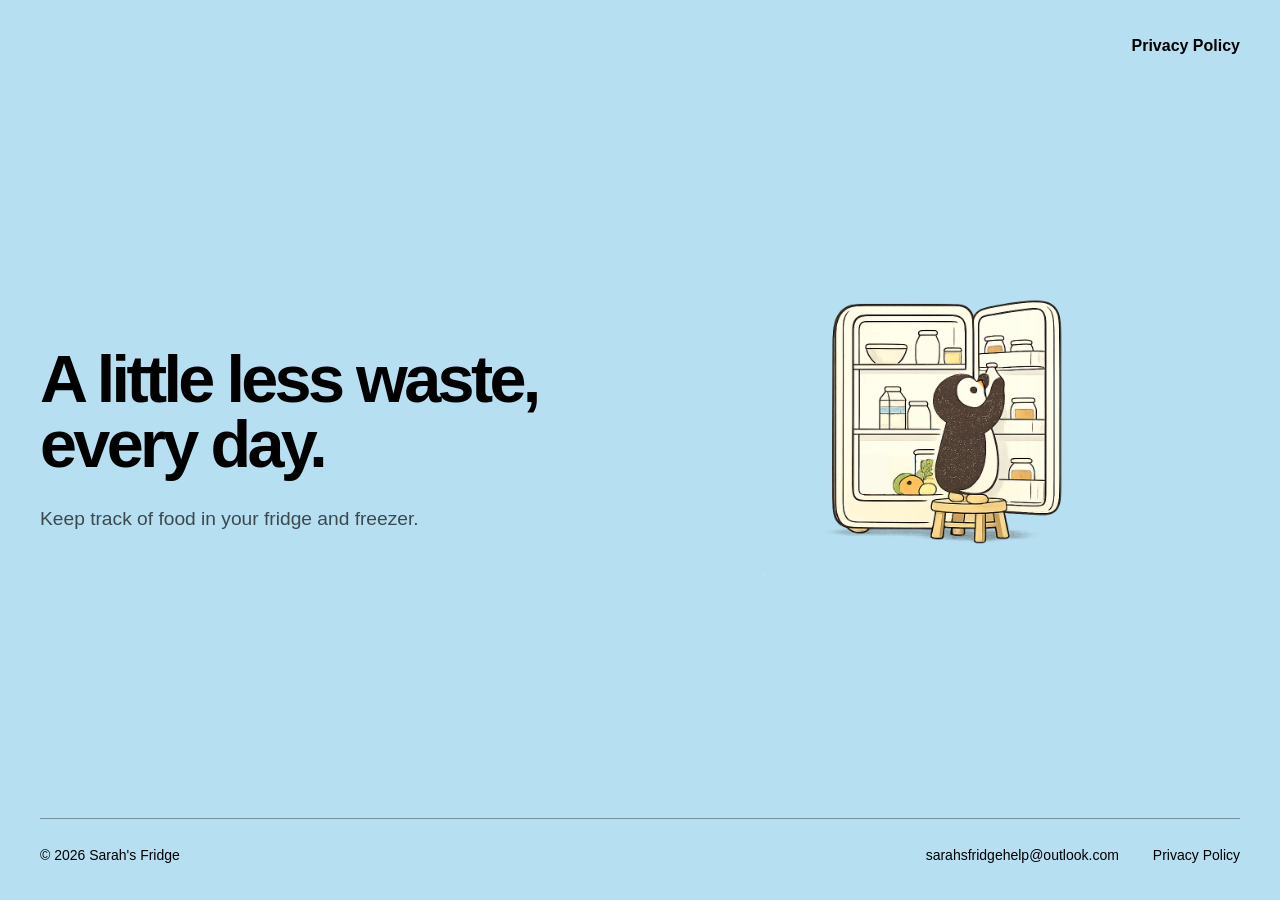
==== index.html @ 1e9e0039 "renamed to index" ====
<!DOCTYPE html>
<html lang="en">
<head>
    <meta charset="UTF-8">

    <meta name="viewport"
          content="width=device-width, initial-scale=1.0">

    <meta name="description"
          content="Sarah's Fridge helps you keep track of food in your fridge and freezer.">

    <title>Sarah's Fridge</title>

    <link rel="stylesheet" href="styles.css">
</head>

<body>

    <header class="site-header">
        <nav aria-label="Main navigation">
            <a href="privacy.html">Privacy Policy</a>
        </nav>
    </header>

    <main>

        <section class="hero">

            <div class="hero-text">

                <h1>
                    A little less waste,
                    <span>every day.</span>
                </h1>

                <p>
                    Keep track of food in your fridge and freezer.
                </p>

            </div>

            <div class="hero-image">

                <img src="images/penguin-fridge.png"
                     alt="A penguin organising food in an open fridge">

            </div>

        </section>

    </main>

    <footer class="site-footer">

        <p>© 2026 Sarah's Fridge</p>

        <a href="mailto:sarahsfridgehelp@outlook.com">
            sarahsfridgehelp@outlook.com
        </a>

        <a href="privacy.html">
            Privacy Policy
        </a>

    </footer>

</body>
</html>
---- styles.css ----
* {
    box-sizing: border-box;
}

:root {
    --background: #B6DFF1;
    --cream: #FFF9D6;
    --text: #000000;
    --muted-text: rgba(0, 0, 0, 0.68);
    --content-width: 1320px;
}

html {
    scroll-behavior: smooth;
}

body {
    min-height: 100vh;
    margin: 0;
    display: flex;
    flex-direction: column;
    background-color: var(--background);
    color: var(--text);
    font-family: Inter, Arial, sans-serif;
    line-height: 1.5;
}

img {
    display: block;
    max-width: 100%;
}

a {
    color: inherit;
}

.site-header {
    width: min(var(--content-width), calc(100% - 80px));
    margin: 0 auto;
    padding: 34px 0;
    display: flex;
    justify-content: flex-end;
}

nav a {
    padding: 8px 0;
    font-size: 16px;
    font-weight: 600;
    text-decoration: none;
    border-bottom: 1px solid transparent;
}

    nav a:hover,
    nav a:focus-visible {
        border-bottom-color: var(--text);
    }

main {
    width: min(var(--content-width), calc(100% - 80px));
    margin: auto;
}

.hero {
    min-height: 640px;
    padding: 40px 0 70px;
    display: grid;
    grid-template-columns: minmax(0, 0.9fr) minmax(420px, 1.1fr);
    align-items: center;
    gap: 56px;
}

.hero-text {
    position: relative;
    z-index: 1;
}

.hero h1 {
    max-width: 680px;
    margin: 0;
    font-size: clamp(46px, 5.2vw, 82px);
    font-weight: 800;
    letter-spacing: -0.055em;
    line-height: 0.98;
}

    .hero h1 span {
        display: block;
    }

.hero p {
    max-width: 520px;
    margin: 28px 0 0;
    color: var(--muted-text);
    font-size: clamp(18px, 1.5vw, 24px);
    line-height: 1.45;
}

.hero-image {
    display: flex;
    align-items: center;
    justify-content: center;
}

    .hero-image img {
        width: min(100%, 850px);
        max-width: 100%;
        max-height: 720px;
        object-fit: contain;
    }

.site-footer {
    width: min(var(--content-width), calc(100% - 80px));
    margin: 0 auto;
    padding: 26px 0 34px;
    display: grid;
    grid-template-columns: 1fr auto auto;
    align-items: center;
    gap: 34px;
    border-top: 1px solid rgba(0, 0, 0, 0.35);
    font-size: 14px;
}

    .site-footer p {
        margin: 0;
    }

    .site-footer a {
        text-decoration: none;
    }

        .site-footer a:hover,
        .site-footer a:focus-visible {
            text-decoration: underline;
            text-underline-offset: 4px;
        }

.privacy-main {
    padding: 50px 0 90px;
}

.privacy-card {
    max-width: 850px;
    margin: 0 auto;
    padding: clamp(32px, 6vw, 72px);
    background-color: transparent;
    border-radius: 0;
}

    .privacy-card h1 {
        margin: 0 0 8px;
        font-size: clamp(42px, 6vw, 72px);
        letter-spacing: -0.04em;
        line-height: 1;
    }

    .privacy-card h2 {
        margin: 42px 0 12px;
        font-size: 24px;
        line-height: 1.2;
    }

    .privacy-card p,
    .privacy-card li {
        font-size: 17px;
    }

.updated {
    margin-bottom: 36px;
    color: var(--muted-text);
}

@media (max-width: 900px) {
    .site-header,
    main,
    .site-footer {
        width: min(calc(100% - 40px), var(--content-width));
    }

    .site-header {
        padding: 24px 0;
    }

    .hero {
        min-height: auto;
        padding: 40px 0 64px;
        grid-template-columns: 1fr;
        gap: 28px;
    }

    .hero-text {
        text-align: left;
    }

    .hero h1 {
        max-width: 100%;
        font-size: clamp(46px, 11vw, 72px);
        line-height: 0.98;
    }

    .hero p {
        max-width: 100%;
        margin-top: 22px;
        font-size: 18px;
    }

    .hero-image {
        justify-content: center;
    }

        .hero-image img {
            width: min(100%, 520px);
            max-width: 100%;
            max-height: none;
        }

    .site-footer {
        grid-template-columns: 1fr;
        gap: 10px;
        padding-bottom: 28px;
    }

    .privacy-main {
        padding: 32px 0 60px;
    }
}

@media (max-width: 600px) {
    .site-header,
    main,
    .site-footer {
        width: calc(100% - 32px);
    }

    .site-header {
        padding: 20px 0;
    }

    nav a {
        font-size: 14px;
    }

    .hero {
        padding: 24px 0 48px;
        gap: 24px;
    }

        .hero h1 {
            font-size: clamp(42px, 14vw, 60px);
            letter-spacing: -0.045em;
        }

        .hero p {
            margin-top: 18px;
            font-size: 17px;
            line-height: 1.4;
        }

    .hero-image img {
        width: 100%;
        max-width: 420px;
    }

    .site-footer {
        font-size: 13px;
    }

    .privacy-card {
        padding: 28px 22px;
        border-radius: 24px;
    }

        .privacy-card h1 {
            font-size: 42px;
        }

        .privacy-card h2 {
            margin-top: 34px;
            font-size: 22px;
        }

        .privacy-card p,
        .privacy-card li {
            font-size: 16px;
        }
}
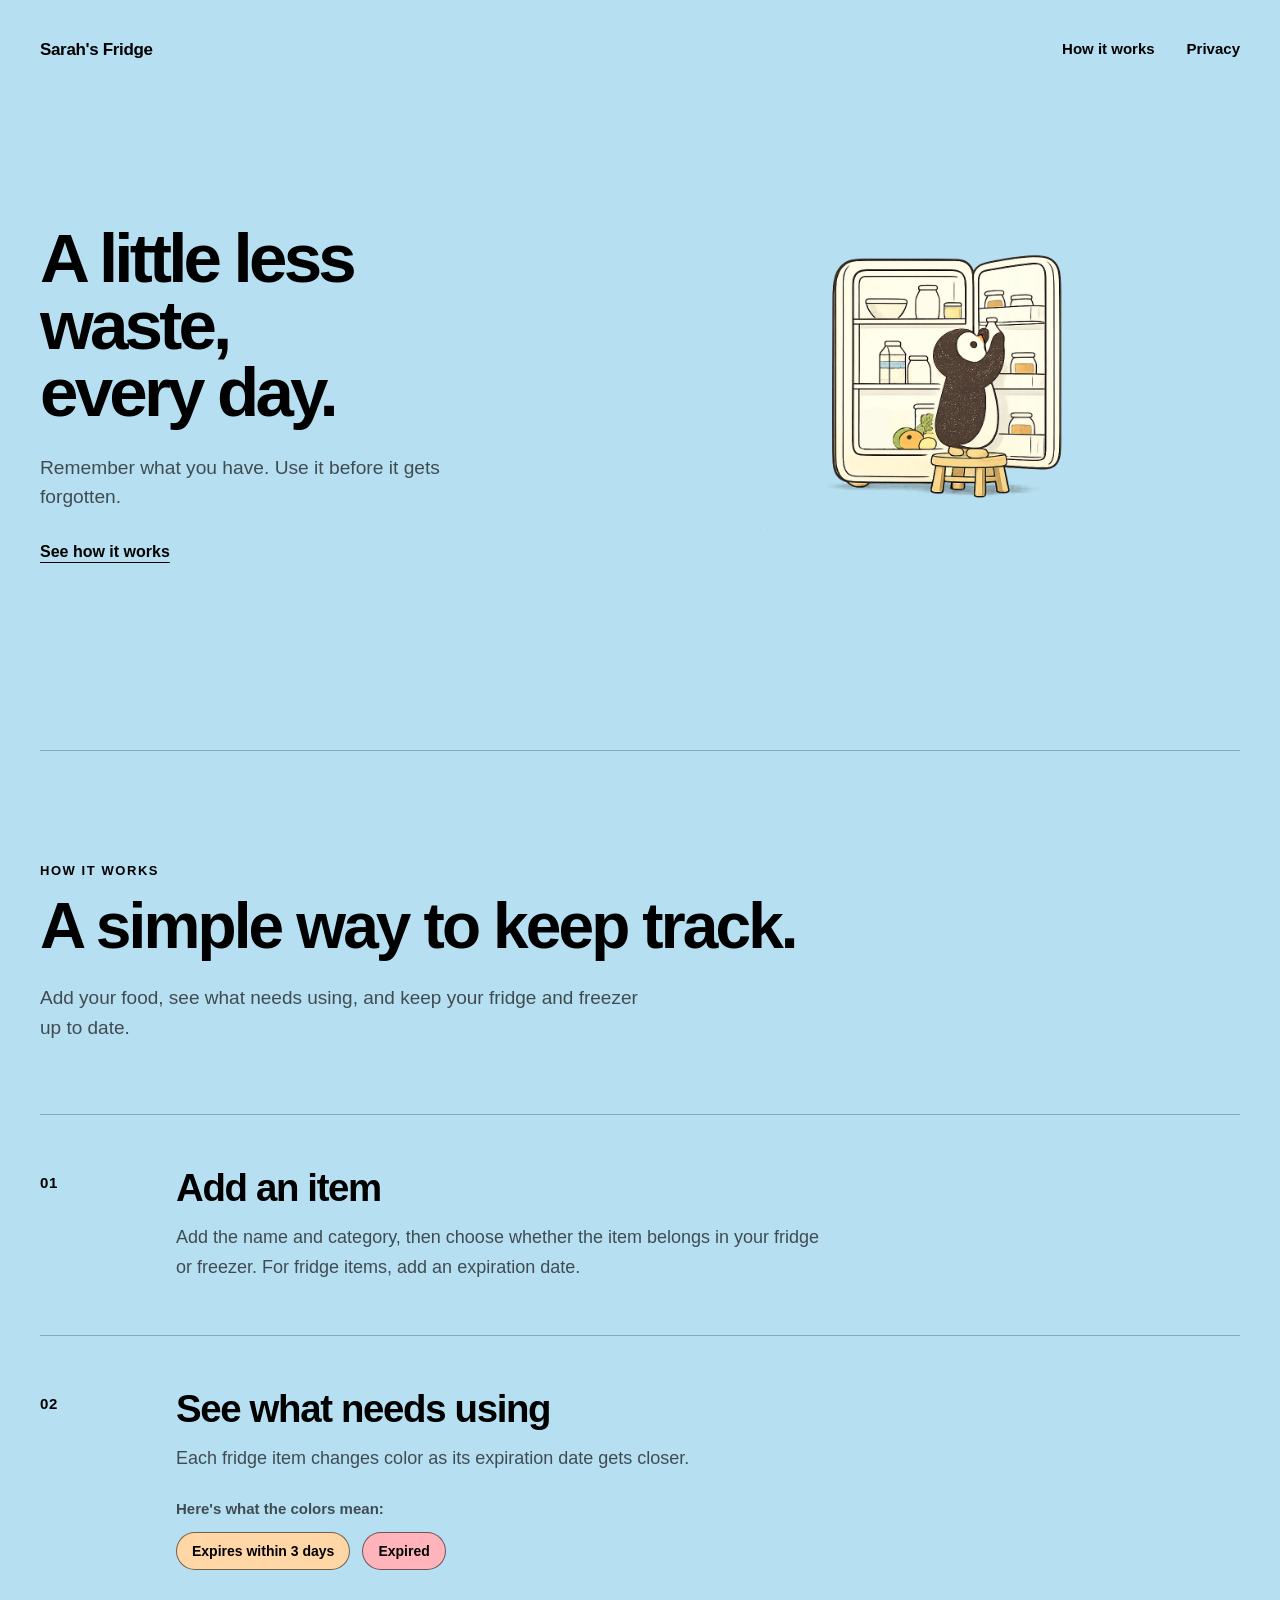
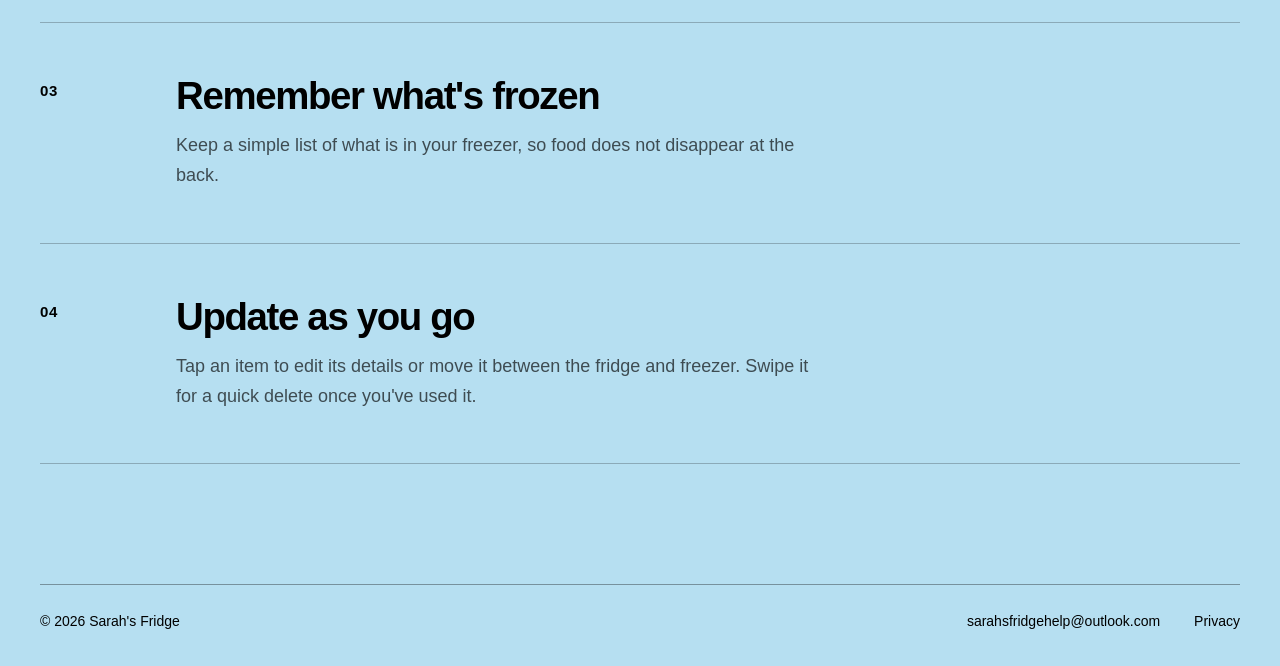
==== commit 68bcb61e: "update, explaing how the application works." ====
--- a/index.html
+++ b/index.html
@@ -7,7 +7,7 @@
           content="width=device-width, initial-scale=1.0">
 
     <meta name="description"
-          content="Sarah's Fridge helps you keep track of food in your fridge and freezer.">
+          content="Sarah's Fridge helps you remember what is in your fridge and freezer, so less food gets forgotten.">
 
     <title>Sarah's Fridge</title>
 
@@ -17,9 +17,23 @@
 <body>
 
     <header class="site-header">
+
+        <a class="site-name" href="index.html">
+            Sarah's Fridge
+        </a>
+
         <nav aria-label="Main navigation">
-            <a href="privacy.html">Privacy Policy</a>
+
+            <a href="#how-it-works">
+                How it works
+            </a>
+
+            <a href="privacy.html">
+                Privacy
+            </a>
+
         </nav>
+
     </header>
 
     <main>
@@ -34,8 +48,13 @@
                 </h1>
 
                 <p>
-                    Keep track of food in your fridge and freezer.
+                    Remember what you have.
+                    Use it before it gets forgotten.
                 </p>
+
+                <a class="text-link" href="#how-it-works">
+                    See how it works
+                </a>
 
             </div>
 
@@ -48,18 +67,150 @@
 
         </section>
 
+        <section class="tutorial" id="how-it-works">
+
+            <div class="tutorial-introduction">
+
+                <p class="section-label">
+                    How it works
+                </p>
+
+                <h2>
+                    A simple way to keep track.
+                </h2>
+
+                <p>
+                    Add your food, see what needs using,
+                    and keep your fridge and freezer up to date.
+                </p>
+
+            </div>
+
+            <div class="tutorial-steps">
+
+                <article class="tutorial-step">
+
+                    <p class="step-number">
+                        01
+                    </p>
+
+                    <div class="step-content">
+
+                        <h3>
+                            Add an item
+                        </h3>
+
+                        <p>
+                            Add the name and category, then choose whether
+                            the item belongs in your fridge or freezer. For fridge
+                            items, add an expiration date.
+                        </p>
+
+                    </div>
+
+                </article>
+
+                <article class="tutorial-step">
+
+                    <p class="step-number">
+                        02
+                    </p>
+
+                    <div class="step-content">
+
+                        <h3>
+                            See what needs using
+                        </h3>
+
+                        <p>
+                            Each fridge item changes color as its expiration date gets closer.
+                        </p>
+
+                        <div class="expiration-guide">
+
+                            <p class="expiration-explanation">
+                                Here's what the colors mean:
+                            </p>
+
+                            <div class="expiration-key"
+                                 aria-label="Expiration date color guide">
+
+                                <span class="expiration-status expiration-soon">
+                                    Expires within 3 days
+                                </span>
+
+                                <span class="expiration-status expiration-expired">
+                                    Expired
+                                </span>
+
+                            </div>
+
+                        </div>
+
+                    </div>
+
+                </article>
+
+                <article class="tutorial-step">
+
+                    <p class="step-number">
+                        03
+                    </p>
+
+                    <div class="step-content">
+
+                        <h3>
+                            Remember what's frozen
+                        </h3>
+
+                        <p>
+                            Keep a simple list of what is in your freezer,
+                            so food does not disappear at the back.
+                        </p>
+
+                    </div>
+
+                </article>
+
+                <article class="tutorial-step">
+
+                    <p class="step-number">
+                        04
+                    </p>
+
+                    <div class="step-content">
+
+                        <h3>
+                            Update as you go
+                        </h3>
+
+                        <p>
+                            Tap an item to edit its details or move it between the fridge and freezer.
+                            Swipe it for a quick delete once you've used it.
+                        </p>
+
+                    </div>
+
+                </article>
+
+            </div>
+
+        </section>
+
     </main>
 
     <footer class="site-footer">
 
-        <p>© 2026 Sarah's Fridge</p>
+        <p>
+            © 2026 Sarah's Fridge
+        </p>
 
         <a href="mailto:sarahsfridgehelp@outlook.com">
             sarahsfridgehelp@outlook.com
         </a>
 
         <a href="privacy.html">
-            Privacy Policy
+            Privacy
         </a>
 
     </footer>
--- a/styles.css
+++ b/styles.css
@@ -6,7 +6,10 @@
     --background: #B6DFF1;
     --cream: #FFF9D6;
     --text: #000000;
-    --muted-text: rgba(0, 0, 0, 0.68);
+    --muted-text: rgba(0, 0, 0, 0.66);
+    --border: rgba(0, 0, 0, 0.24);
+    --expiration-soon: #FFD6A5;
+    --expiration-expired: #FFB3BA;
     --content-width: 1320px;
 }
 
@@ -37,23 +40,37 @@
 .site-header {
     width: min(var(--content-width), calc(100% - 80px));
     margin: 0 auto;
-    padding: 34px 0;
+    padding: 32px 0;
     display: flex;
-    justify-content: flex-end;
-}
-
-nav a {
-    padding: 8px 0;
-    font-size: 16px;
-    font-weight: 600;
+    align-items: center;
+    justify-content: space-between;
+}
+
+.site-name {
+    font-size: 17px;
+    font-weight: 800;
+    letter-spacing: -0.02em;
     text-decoration: none;
-    border-bottom: 1px solid transparent;
-}
-
-    nav a:hover,
-    nav a:focus-visible {
-        border-bottom-color: var(--text);
-    }
+}
+
+.site-header nav {
+    display: flex;
+    align-items: center;
+    gap: 32px;
+}
+
+    .site-header nav a {
+        padding: 6px 0;
+        font-size: 15px;
+        font-weight: 600;
+        text-decoration: none;
+        border-bottom: 1px solid transparent;
+    }
+
+        .site-header nav a:hover,
+        .site-header nav a:focus-visible {
+            border-bottom-color: var(--text);
+        }
 
 main {
     width: min(var(--content-width), calc(100% - 80px));
@@ -61,8 +78,8 @@
 }
 
 .hero {
-    min-height: 640px;
-    padding: 40px 0 70px;
+    min-height: 650px;
+    padding: 50px 0 110px;
     display: grid;
     grid-template-columns: minmax(0, 0.9fr) minmax(420px, 1.1fr);
     align-items: center;
@@ -75,12 +92,12 @@
 }
 
 .hero h1 {
-    max-width: 680px;
+    max-width: 690px;
     margin: 0;
-    font-size: clamp(46px, 5.2vw, 82px);
+    font-size: clamp(48px, 5.4vw, 84px);
     font-weight: 800;
     letter-spacing: -0.055em;
-    line-height: 0.98;
+    line-height: 0.97;
 }
 
     .hero h1 span {
@@ -88,12 +105,27 @@
     }
 
 .hero p {
-    max-width: 520px;
+    max-width: 470px;
     margin: 28px 0 0;
     color: var(--muted-text);
-    font-size: clamp(18px, 1.5vw, 24px);
-    line-height: 1.45;
-}
+    font-size: clamp(18px, 1.5vw, 23px);
+    line-height: 1.5;
+}
+
+.text-link {
+    display: inline-block;
+    margin-top: 28px;
+    font-size: 16px;
+    font-weight: 700;
+    text-decoration-line: underline;
+    text-decoration-thickness: 1px;
+    text-underline-offset: 5px;
+}
+
+    .text-link:hover,
+    .text-link:focus-visible {
+        text-decoration-thickness: 2px;
+    }
 
 .hero-image {
     display: flex;
@@ -103,10 +135,117 @@
 
     .hero-image img {
         width: min(100%, 850px);
-        max-width: 100%;
         max-height: 720px;
         object-fit: contain;
     }
+
+.tutorial {
+    padding: 110px 0 120px;
+    border-top: 1px solid var(--border);
+}
+
+.tutorial-introduction {
+    max-width: 760px;
+    margin-bottom: 72px;
+}
+
+.section-label {
+    margin: 0 0 14px;
+    font-size: 13px;
+    font-weight: 800;
+    letter-spacing: 0.12em;
+    text-transform: uppercase;
+}
+
+.tutorial-introduction h2 {
+    margin: 0;
+    font-size: clamp(38px, 5vw, 68px);
+    font-weight: 800;
+    letter-spacing: -0.045em;
+    line-height: 1.02;
+}
+
+.tutorial-introduction > p:last-child {
+    max-width: 600px;
+    margin: 24px 0 0;
+    color: var(--muted-text);
+    font-size: 19px;
+    line-height: 1.55;
+}
+
+.tutorial-steps {
+    border-top: 1px solid var(--border);
+}
+
+.tutorial-step {
+    padding: 52px 0;
+    display: grid;
+    grid-template-columns: 100px minmax(0, 700px);
+    gap: 36px;
+    border-bottom: 1px solid var(--border);
+}
+
+.step-number {
+    margin: 5px 0 0;
+    font-size: 15px;
+    font-weight: 800;
+    letter-spacing: 0.05em;
+}
+
+.step-content h3 {
+    margin: 0 0 14px;
+    font-size: clamp(30px, 3vw, 43px);
+    font-weight: 800;
+    letter-spacing: -0.035em;
+    line-height: 1.1;
+}
+
+.step-content > p {
+    max-width: 650px;
+    margin: 0;
+    color: var(--muted-text);
+    font-size: 18px;
+    line-height: 1.65;
+}
+
+.expiration-guide {
+    margin-top: 24px;
+}
+
+.expiration-explanation {
+    margin: 0 0 12px;
+    color: var(--muted-text);
+    font-size: 15px;
+    font-weight: 600;
+    line-height: 1.5;
+}
+
+.expiration-key {
+    display: flex;
+    flex-wrap: wrap;
+    gap: 12px;
+}
+
+.expiration-status {
+    display: inline-flex;
+    align-items: center;
+    min-height: 38px;
+    padding: 9px 15px;
+    border: 1px solid rgba(0, 0, 0, 0.55);
+    border-radius: 999px;
+    color: var(--text);
+    font-size: 14px;
+    font-weight: 700;
+    line-height: 1.2;
+}
+
+.expiration-soon {
+    background-color: var(--expiration-soon);
+}
+
+.expiration-expired {
+    background-color: var(--expiration-expired);
+}
 
 .site-footer {
     width: min(var(--content-width), calc(100% - 80px));
@@ -134,6 +273,8 @@
             text-underline-offset: 4px;
         }
 
+/* Privacy page */
+
 .privacy-main {
     padding: 50px 0 90px;
 }
@@ -142,8 +283,6 @@
     max-width: 850px;
     margin: 0 auto;
     padding: clamp(32px, 6vw, 72px);
-    background-color: transparent;
-    border-radius: 0;
 }
 
     .privacy-card h1 {
@@ -164,6 +303,10 @@
         font-size: 17px;
     }
 
+    .privacy-card a {
+        text-underline-offset: 4px;
+    }
+
 .updated {
     margin-bottom: 36px;
     color: var(--muted-text);
@@ -182,41 +325,42 @@
 
     .hero {
         min-height: auto;
-        padding: 40px 0 64px;
+        padding: 48px 0 82px;
         grid-template-columns: 1fr;
-        gap: 28px;
-    }
-
-    .hero-text {
-        text-align: left;
-    }
-
-    .hero h1 {
-        max-width: 100%;
-        font-size: clamp(46px, 11vw, 72px);
-        line-height: 0.98;
-    }
-
-    .hero p {
-        max-width: 100%;
-        margin-top: 22px;
-        font-size: 18px;
-    }
-
-    .hero-image {
-        justify-content: center;
-    }
-
-        .hero-image img {
-            width: min(100%, 520px);
+        gap: 38px;
+    }
+
+        .hero h1 {
             max-width: 100%;
-            max-height: none;
-        }
+            font-size: clamp(48px, 11vw, 74px);
+        }
+
+        .hero p {
+            max-width: 540px;
+            font-size: 18px;
+        }
+
+    .hero-image img {
+        width: min(100%, 540px);
+        max-height: none;
+    }
+
+    .tutorial {
+        padding: 82px 0 90px;
+    }
+
+    .tutorial-introduction {
+        margin-bottom: 54px;
+    }
+
+    .tutorial-step {
+        grid-template-columns: 70px minmax(0, 1fr);
+        gap: 24px;
+    }
 
     .site-footer {
         grid-template-columns: 1fr;
         gap: 10px;
-        padding-bottom: 28px;
     }
 
     .privacy-main {
@@ -235,13 +379,21 @@
         padding: 20px 0;
     }
 
-    nav a {
-        font-size: 14px;
-    }
+    .site-name {
+        font-size: 15px;
+    }
+
+    .site-header nav {
+        gap: 18px;
+    }
+
+        .site-header nav a {
+            font-size: 13px;
+        }
 
     .hero {
-        padding: 24px 0 48px;
-        gap: 24px;
+        padding: 34px 0 64px;
+        gap: 30px;
     }
 
         .hero h1 {
@@ -250,23 +402,84 @@
         }
 
         .hero p {
-            margin-top: 18px;
+            margin-top: 20px;
             font-size: 17px;
-            line-height: 1.4;
-        }
+        }
+
+    .text-link {
+        margin-top: 24px;
+        font-size: 15px;
+    }
 
     .hero-image img {
         width: 100%;
         max-width: 420px;
     }
 
+    .tutorial {
+        padding: 64px 0 70px;
+    }
+
+    .tutorial-introduction {
+        margin-bottom: 42px;
+    }
+
+        .tutorial-introduction h2 {
+            font-size: 38px;
+        }
+
+        .tutorial-introduction > p:last-child {
+            margin-top: 18px;
+            font-size: 17px;
+        }
+
+    .tutorial-step {
+        padding: 38px 0;
+        grid-template-columns: 1fr;
+        gap: 10px;
+    }
+
+    .step-number {
+        margin: 0;
+        font-size: 13px;
+    }
+
+    .step-content h3 {
+        margin-bottom: 12px;
+        font-size: 30px;
+    }
+
+    .step-content > p {
+        font-size: 16px;
+        line-height: 1.6;
+    }
+
+    .expiration-guide {
+        margin-top: 20px;
+    }
+
+    .expiration-explanation {
+        margin-bottom: 10px;
+        font-size: 14px;
+    }
+
+    .expiration-key {
+        gap: 10px;
+    }
+
+    .expiration-status {
+        min-height: 36px;
+        padding: 8px 12px;
+        font-size: 13px;
+    }
+
     .site-footer {
+        padding-bottom: 28px;
         font-size: 13px;
     }
 
     .privacy-card {
         padding: 28px 22px;
-        border-radius: 24px;
     }
 
         .privacy-card h1 {
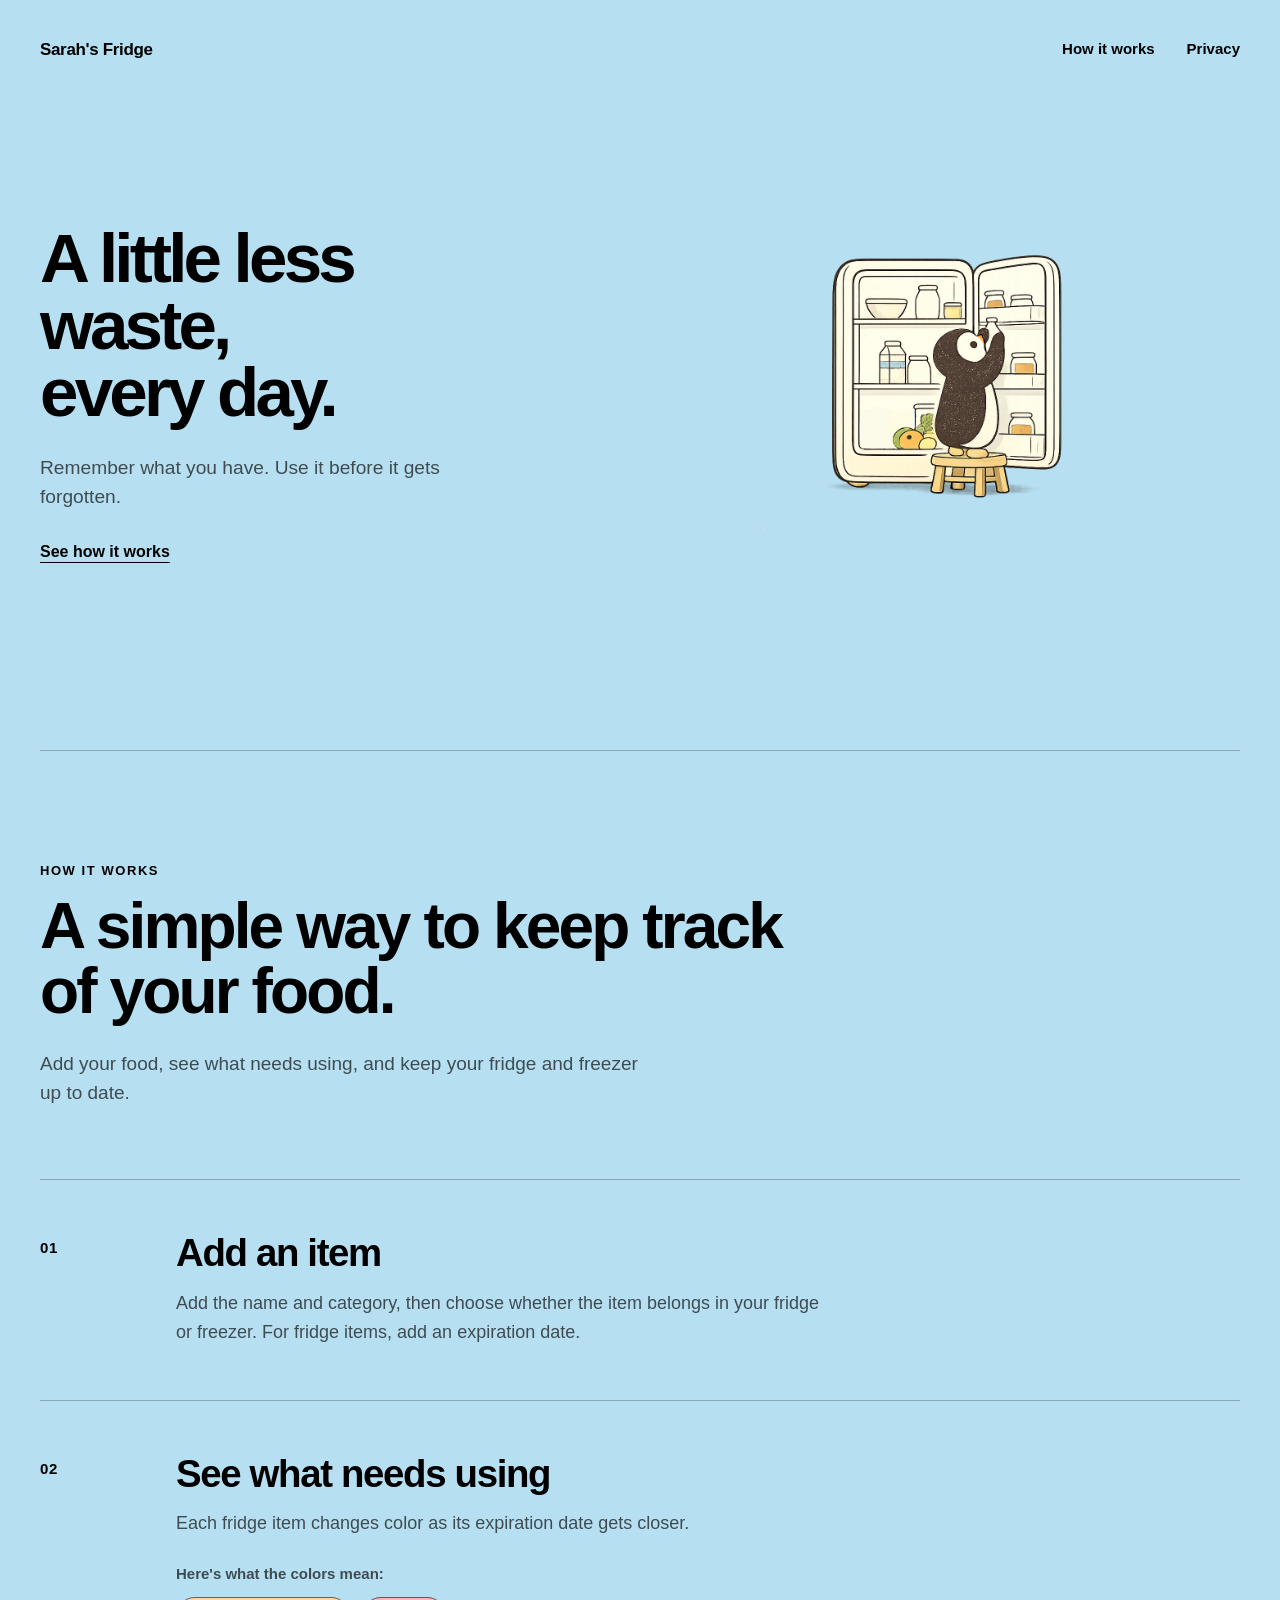
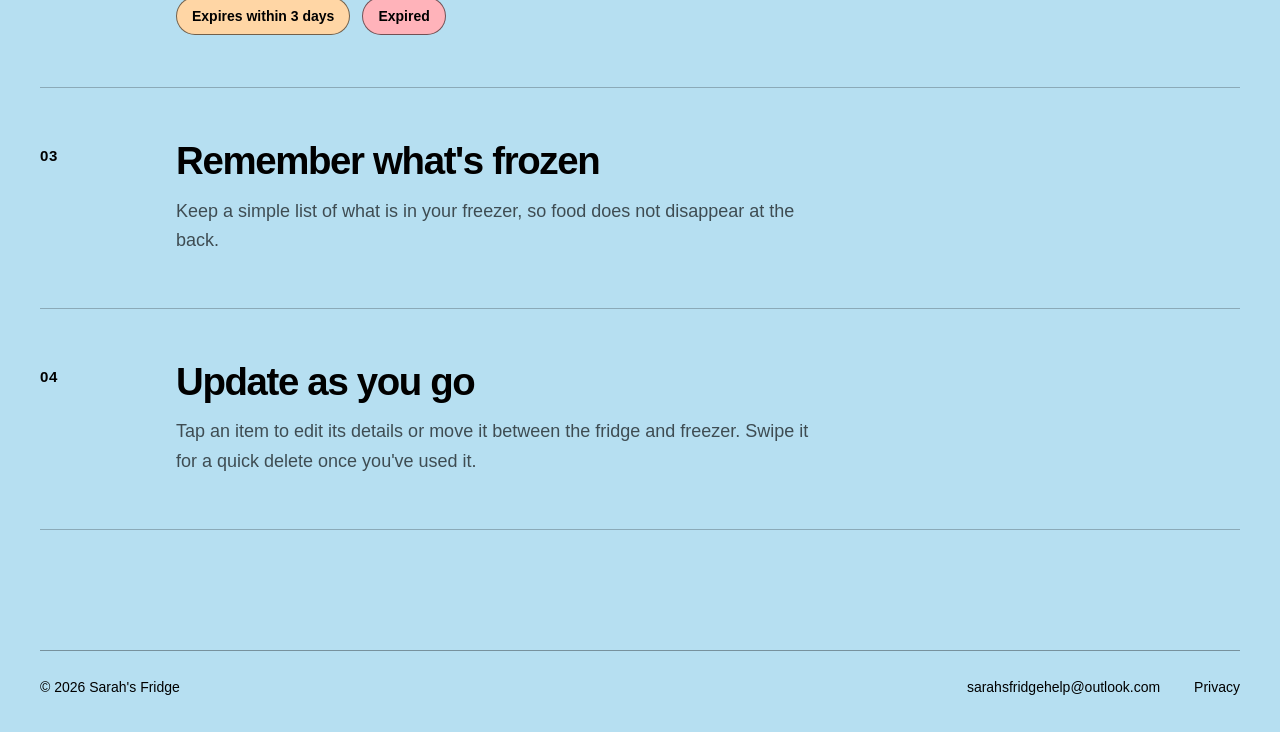
==== commit 4bc4e26b: "clearer h2" ====
--- a/index.html
+++ b/index.html
@@ -76,7 +76,7 @@
                 </p>
 
                 <h2>
-                    A simple way to keep track.
+                    A simple way to keep track of your food.
                 </h2>
 
                 <p>
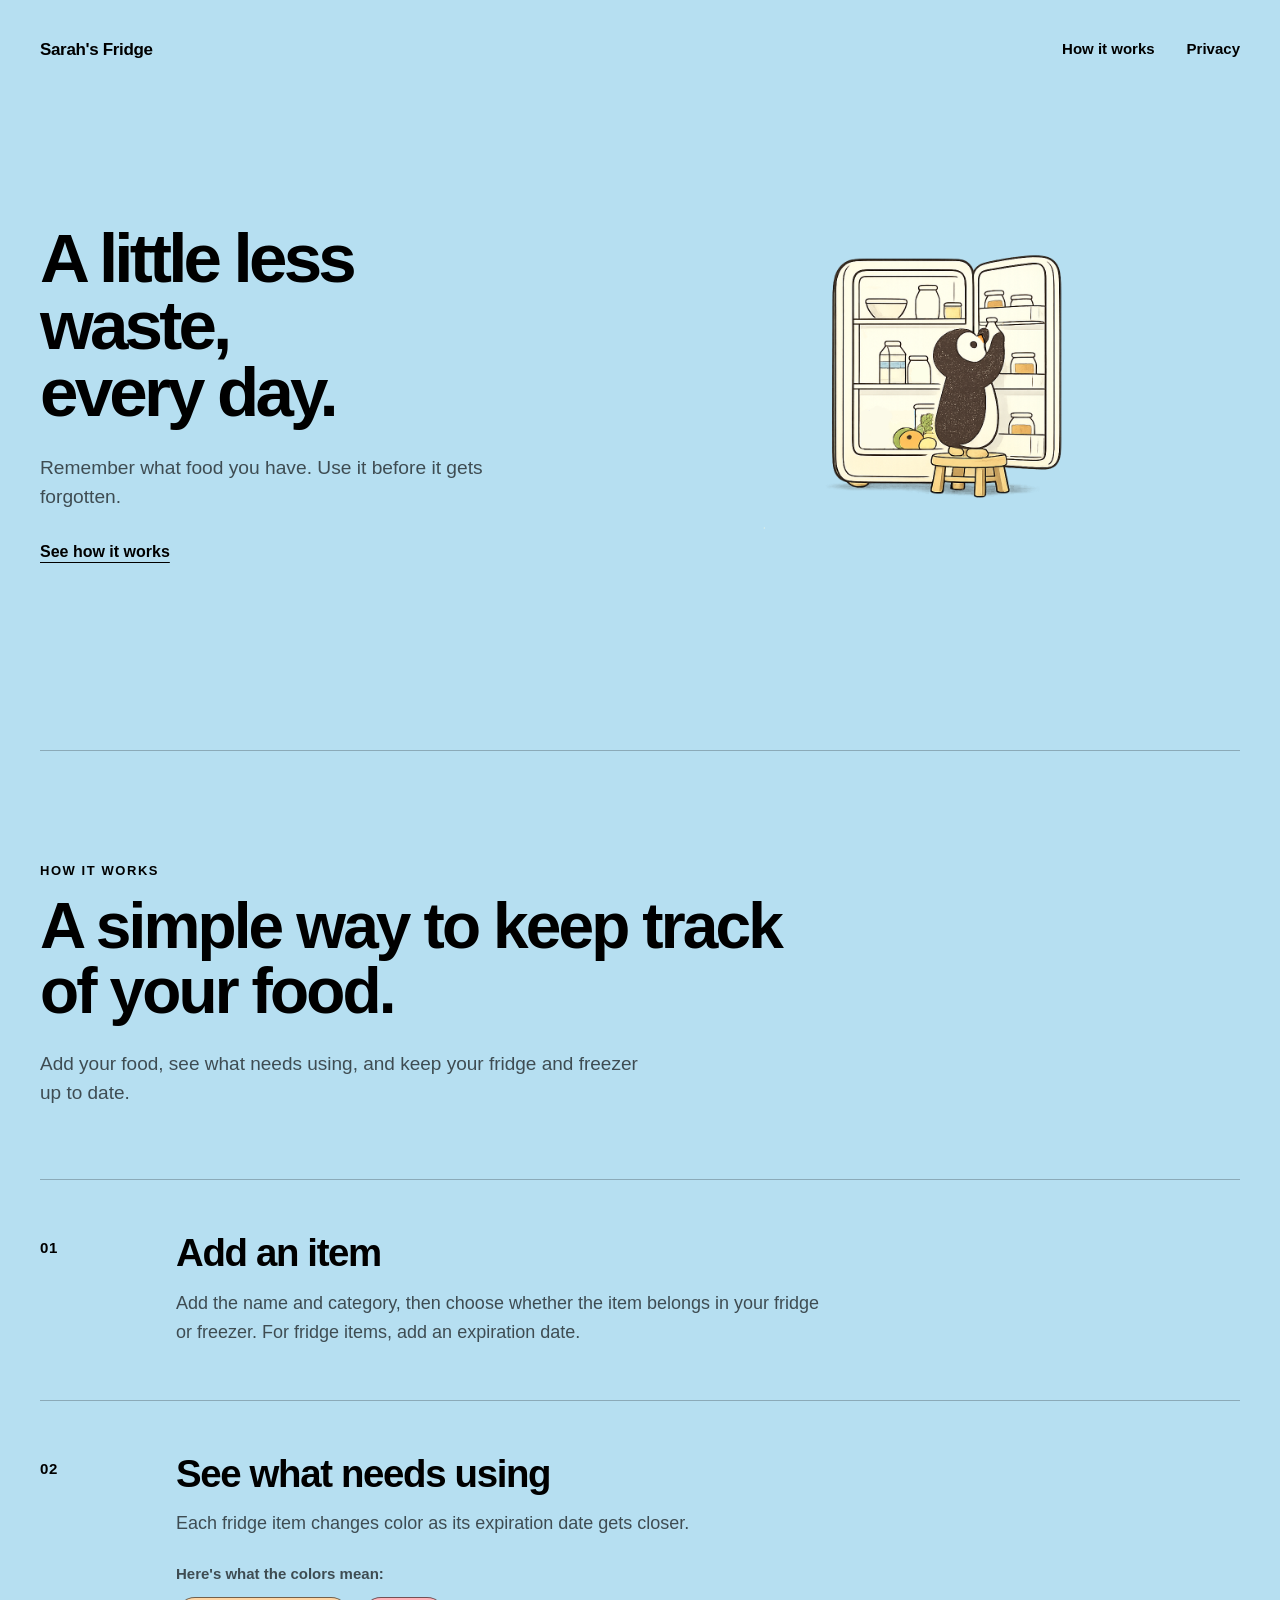
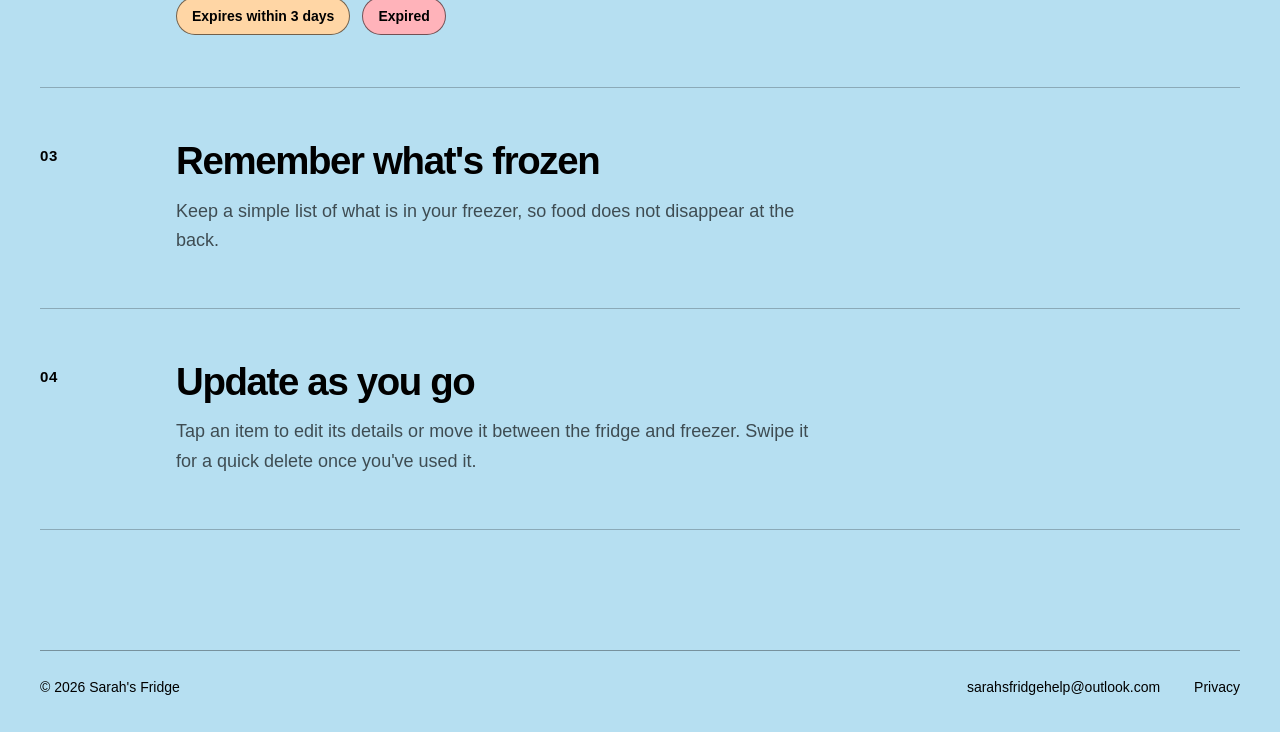
==== commit 8207fdef: "clearer h1." ====
--- a/index.html
+++ b/index.html
@@ -48,7 +48,7 @@
                 </h1>
 
                 <p>
-                    Remember what you have.
+                    Remember what food you have.
                     Use it before it gets forgotten.
                 </p>
 
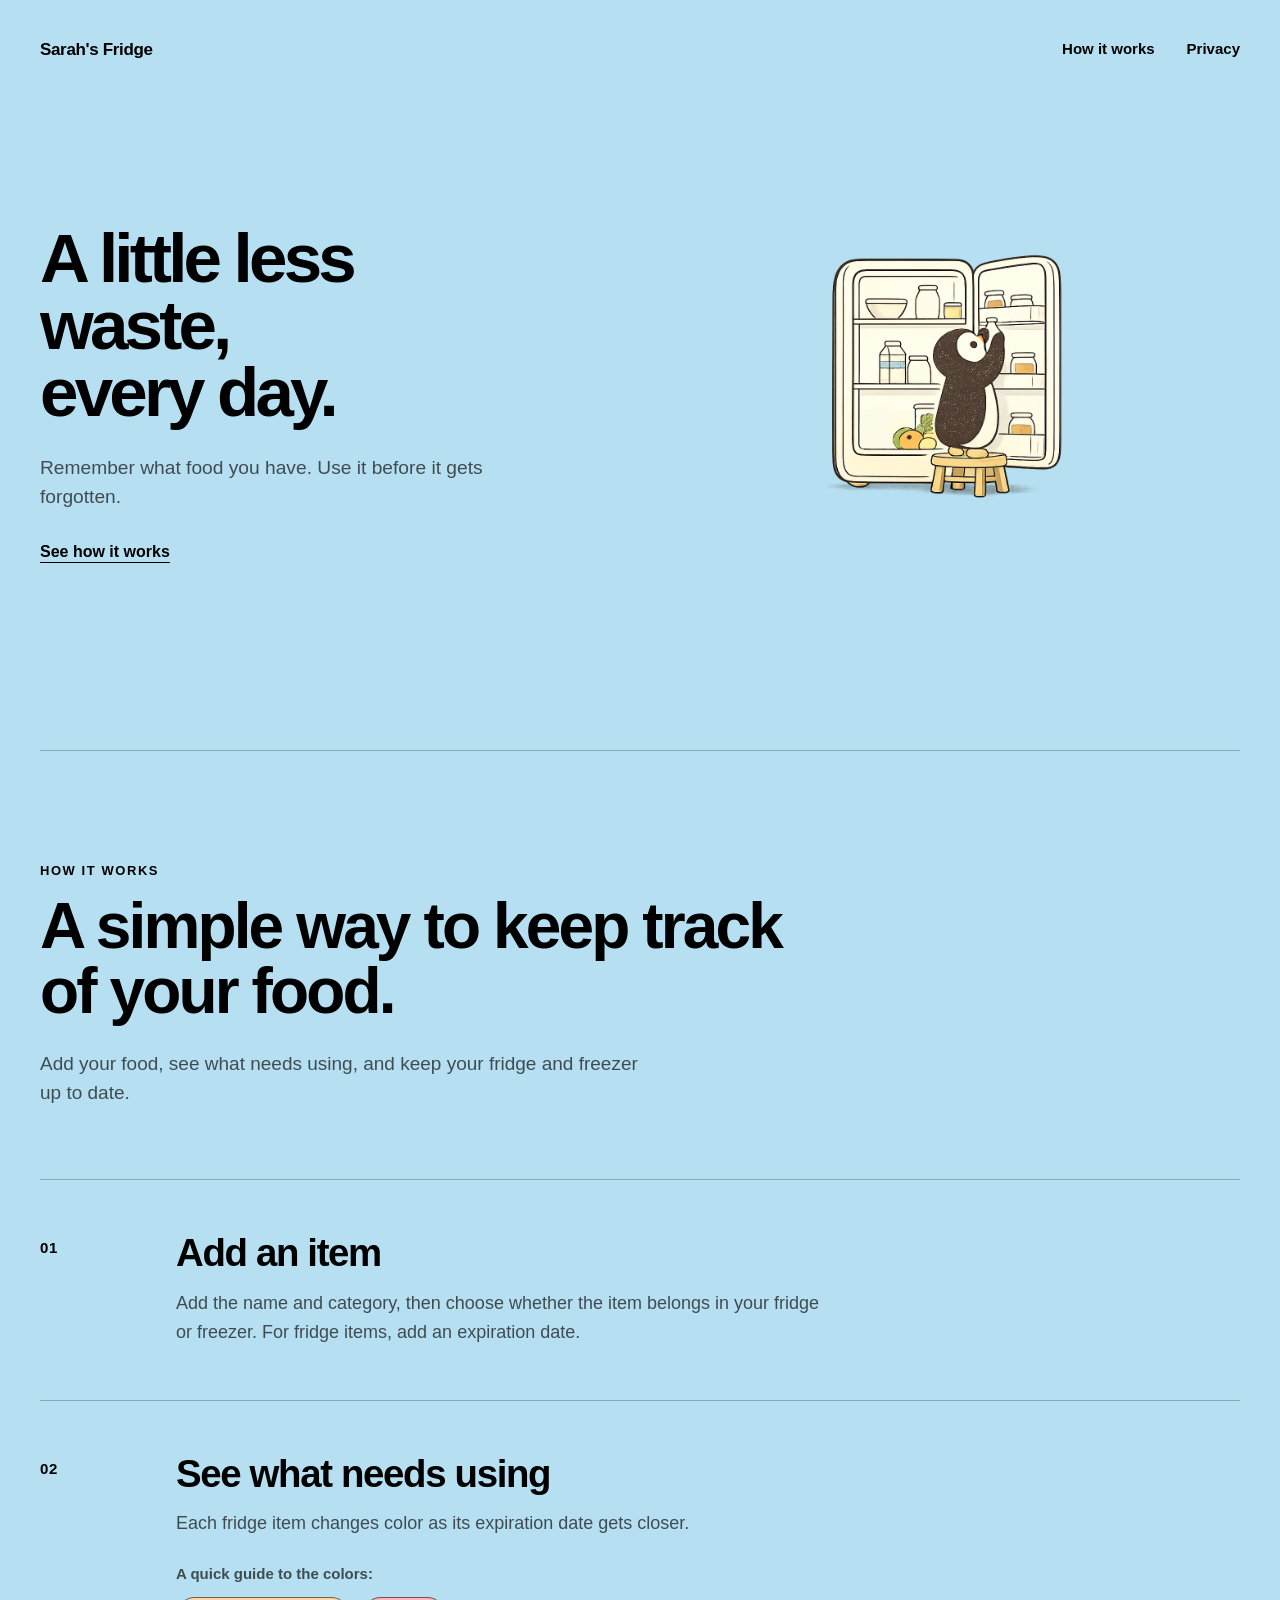
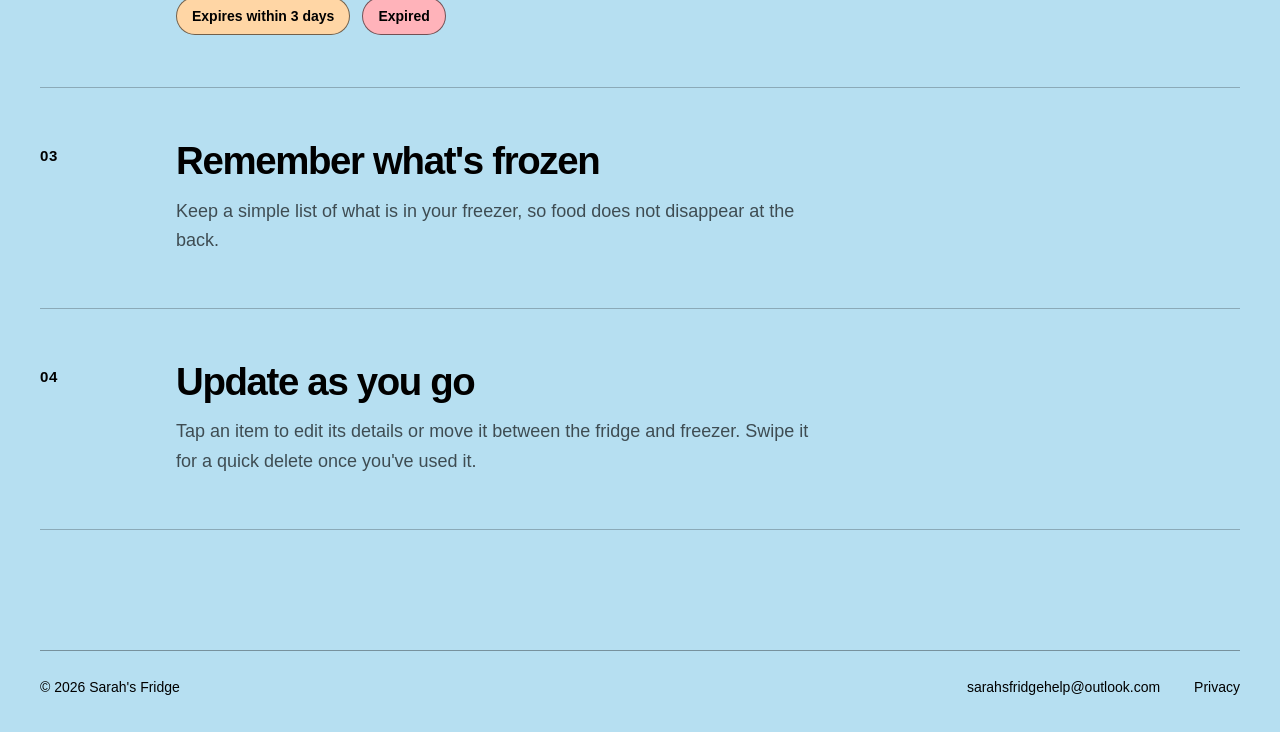
==== commit e11bb0ef: "improvement in instructions" ====
--- a/index.html
+++ b/index.html
@@ -129,7 +129,7 @@
                         <div class="expiration-guide">
 
                             <p class="expiration-explanation">
-                                Here's what the colors mean:
+                                A quick guide to the colors:
                             </p>
 
                             <div class="expiration-key"
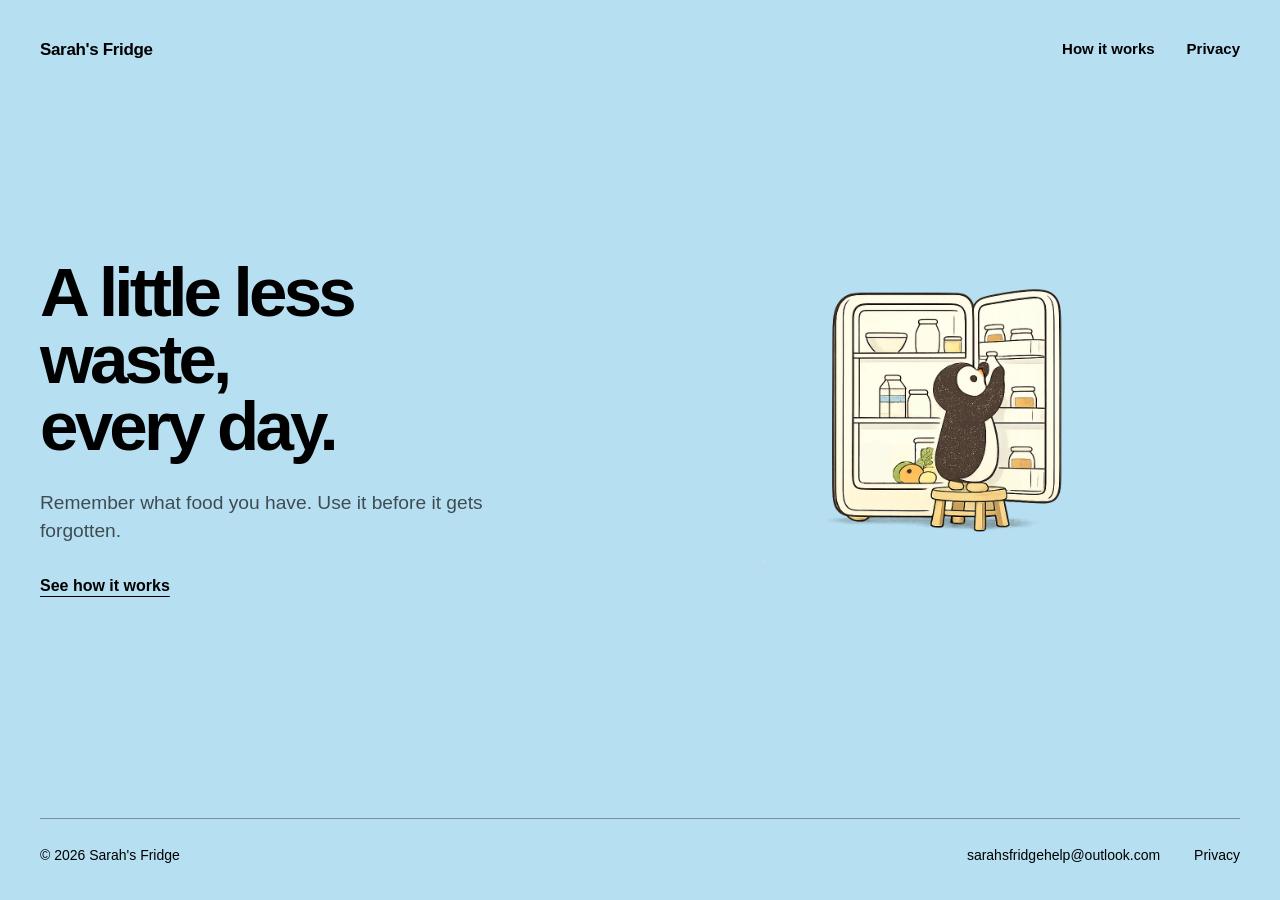
==== commit 560d419d: "How it works is now a individual page." ====
--- a/index.html
+++ b/index.html
@@ -24,7 +24,7 @@
 
         <nav aria-label="Main navigation">
 
-            <a href="#how-it-works">
+            <a href="howitworks.html">
                 How it works
             </a>
 
@@ -52,7 +52,7 @@
                     Use it before it gets forgotten.
                 </p>
 
-                <a class="text-link" href="#how-it-works">
+                <a class="text-link" href="howitworks.html">
                     See how it works
                 </a>
 
@@ -62,136 +62,6 @@
 
                 <img src="images/penguin-fridge.png"
                      alt="A penguin organising food in an open fridge">
-
-            </div>
-
-        </section>
-
-        <section class="tutorial" id="how-it-works">
-
-            <div class="tutorial-introduction">
-
-                <p class="section-label">
-                    How it works
-                </p>
-
-                <h2>
-                    A simple way to keep track of your food.
-                </h2>
-
-                <p>
-                    Add your food, see what needs using,
-                    and keep your fridge and freezer up to date.
-                </p>
-
-            </div>
-
-            <div class="tutorial-steps">
-
-                <article class="tutorial-step">
-
-                    <p class="step-number">
-                        01
-                    </p>
-
-                    <div class="step-content">
-
-                        <h3>
-                            Add an item
-                        </h3>
-
-                        <p>
-                            Add the name and category, then choose whether
-                            the item belongs in your fridge or freezer. For fridge
-                            items, add an expiration date.
-                        </p>
-
-                    </div>
-
-                </article>
-
-                <article class="tutorial-step">
-
-                    <p class="step-number">
-                        02
-                    </p>
-
-                    <div class="step-content">
-
-                        <h3>
-                            See what needs using
-                        </h3>
-
-                        <p>
-                            Each fridge item changes color as its expiration date gets closer.
-                        </p>
-
-                        <div class="expiration-guide">
-
-                            <p class="expiration-explanation">
-                                A quick guide to the colors:
-                            </p>
-
-                            <div class="expiration-key"
-                                 aria-label="Expiration date color guide">
-
-                                <span class="expiration-status expiration-soon">
-                                    Expires within 3 days
-                                </span>
-
-                                <span class="expiration-status expiration-expired">
-                                    Expired
-                                </span>
-
-                            </div>
-
-                        </div>
-
-                    </div>
-
-                </article>
-
-                <article class="tutorial-step">
-
-                    <p class="step-number">
-                        03
-                    </p>
-
-                    <div class="step-content">
-
-                        <h3>
-                            Remember what's frozen
-                        </h3>
-
-                        <p>
-                            Keep a simple list of what is in your freezer,
-                            so food does not disappear at the back.
-                        </p>
-
-                    </div>
-
-                </article>
-
-                <article class="tutorial-step">
-
-                    <p class="step-number">
-                        04
-                    </p>
-
-                    <div class="step-content">
-
-                        <h3>
-                            Update as you go
-                        </h3>
-
-                        <p>
-                            Tap an item to edit its details or move it between the fridge and freezer.
-                            Swipe it for a quick delete once you've used it.
-                        </p>
-
-                    </div>
-
-                </article>
 
             </div>
 
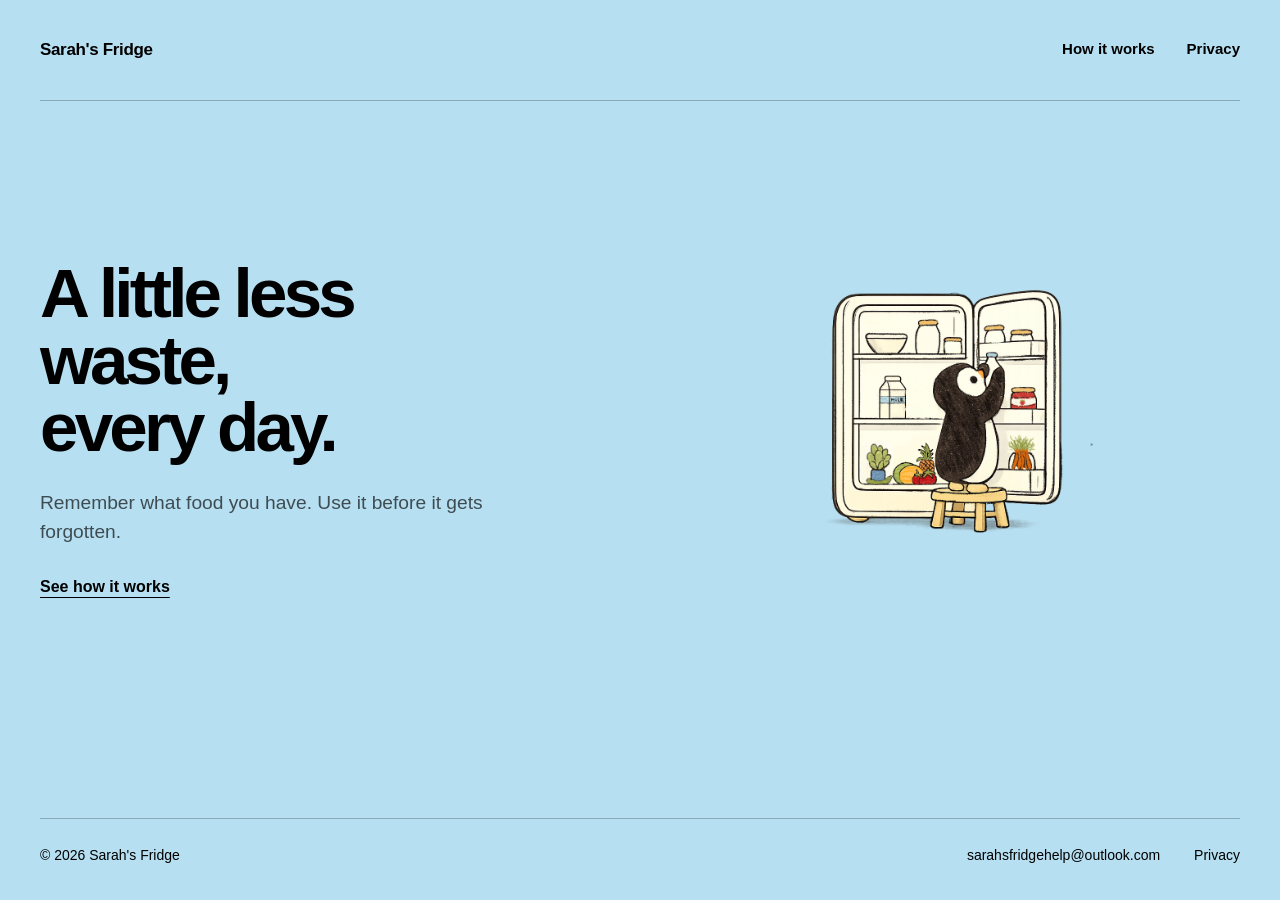
==== commit 5b94505c: "rework website." ====
--- a/index.html
+++ b/index.html
@@ -60,7 +60,7 @@
 
             <div class="hero-image">
 
-                <img src="images/penguin-fridge.png"
+                <img src="images/penguin-fridge-v2.png"
                      alt="A penguin organising food in an open fridge">
 
             </div>
--- a/styles.css
+++ b/styles.css
@@ -24,7 +24,7 @@
     flex-direction: column;
     background-color: var(--background);
     color: var(--text);
-    font-family: Inter, Arial, sans-serif;
+    font-family: Inter, -apple-system, BlinkMacSystemFont, "Segoe UI", Arial, sans-serif;
     line-height: 1.5;
 }
 
@@ -36,6 +36,8 @@
 a {
     color: inherit;
 }
+
+/* Header */
 
 .site-header {
     width: min(var(--content-width), calc(100% - 80px));
@@ -44,6 +46,7 @@
     display: flex;
     align-items: center;
     justify-content: space-between;
+    border-bottom: 1px solid var(--border);
 }
 
 .site-name {
@@ -72,10 +75,14 @@
             border-bottom-color: var(--text);
         }
 
+/* Main layout */
+
 main {
     width: min(var(--content-width), calc(100% - 80px));
     margin: auto;
 }
+
+/* Homepage hero */
 
 .hero {
     min-height: 650px;
@@ -139,14 +146,22 @@
         object-fit: contain;
     }
 
+/* Tutorial page */
+
 .tutorial {
-    padding: 110px 0 120px;
-    border-top: 1px solid var(--border);
+    padding: 90px 0 120px;
 }
 
 .tutorial-introduction {
+    margin-bottom: 80px;
+    display: grid;
+    grid-template-columns: minmax(0, 1fr) minmax(240px, 380px);
+    align-items: center;
+    gap: 72px;
+}
+
+.tutorial-introduction-copy {
     max-width: 760px;
-    margin-bottom: 72px;
 }
 
 .section-label {
@@ -157,21 +172,35 @@
     text-transform: uppercase;
 }
 
-.tutorial-introduction h2 {
+.tutorial-introduction h1 {
     margin: 0;
-    font-size: clamp(38px, 5vw, 68px);
+    max-width: 760px;
+    font-size: clamp(42px, 5vw, 68px);
     font-weight: 800;
     letter-spacing: -0.045em;
     line-height: 1.02;
 }
 
-.tutorial-introduction > p:last-child {
-    max-width: 600px;
+.tutorial-introduction-copy > p:last-child {
+    max-width: 620px;
     margin: 24px 0 0;
     color: var(--muted-text);
     font-size: 19px;
     line-height: 1.55;
 }
+
+.tutorial-introduction-image {
+    display: flex;
+    align-items: center;
+    justify-content: center;
+}
+
+    .tutorial-introduction-image img {
+        width: 100%;
+        max-width: 340px;
+        height: auto;
+        object-fit: contain;
+    }
 
 .tutorial-steps {
     border-top: 1px solid var(--border);
@@ -192,7 +221,7 @@
     letter-spacing: 0.05em;
 }
 
-.step-content h3 {
+.step-content h2 {
     margin: 0 0 14px;
     font-size: clamp(30px, 3vw, 43px);
     font-weight: 800;
@@ -207,6 +236,8 @@
     font-size: 18px;
     line-height: 1.65;
 }
+
+/* Expiration guide */
 
 .expiration-guide {
     margin-top: 24px;
@@ -247,6 +278,8 @@
     background-color: var(--expiration-expired);
 }
 
+/* Footer */
+
 .site-footer {
     width: min(var(--content-width), calc(100% - 80px));
     margin: 0 auto;
@@ -255,7 +288,7 @@
     grid-template-columns: 1fr auto auto;
     align-items: center;
     gap: 34px;
-    border-top: 1px solid rgba(0, 0, 0, 0.35);
+    border-top: 1px solid var(--border);
     font-size: 14px;
 }
 
@@ -312,6 +345,8 @@
     color: var(--muted-text);
 }
 
+/* Tablet */
+
 @media (max-width: 900px) {
     .site-header,
     main,
@@ -346,12 +381,22 @@
     }
 
     .tutorial {
-        padding: 82px 0 90px;
+        padding: 72px 0 90px;
     }
 
     .tutorial-introduction {
-        margin-bottom: 54px;
-    }
+        margin-bottom: 60px;
+        grid-template-columns: 1fr;
+        gap: 36px;
+    }
+
+    .tutorial-introduction-image {
+        justify-content: flex-start;
+    }
+
+        .tutorial-introduction-image img {
+            max-width: 260px;
+        }
 
     .tutorial-step {
         grid-template-columns: 70px minmax(0, 1fr);
@@ -367,6 +412,8 @@
         padding: 32px 0 60px;
     }
 }
+
+/* Mobile */
 
 @media (max-width: 600px) {
     .site-header,
@@ -417,21 +464,26 @@
     }
 
     .tutorial {
-        padding: 64px 0 70px;
+        padding: 54px 0 70px;
     }
 
     .tutorial-introduction {
-        margin-bottom: 42px;
-    }
-
-        .tutorial-introduction h2 {
+        margin-bottom: 46px;
+        gap: 28px;
+    }
+
+        .tutorial-introduction h1 {
             font-size: 38px;
         }
 
-        .tutorial-introduction > p:last-child {
-            margin-top: 18px;
-            font-size: 17px;
-        }
+    .tutorial-introduction-copy > p:last-child {
+        margin-top: 18px;
+        font-size: 17px;
+    }
+
+    .tutorial-introduction-image img {
+        max-width: 220px;
+    }
 
     .tutorial-step {
         padding: 38px 0;
@@ -444,7 +496,7 @@
         font-size: 13px;
     }
 
-    .step-content h3 {
+    .step-content h2 {
         margin-bottom: 12px;
         font-size: 30px;
     }
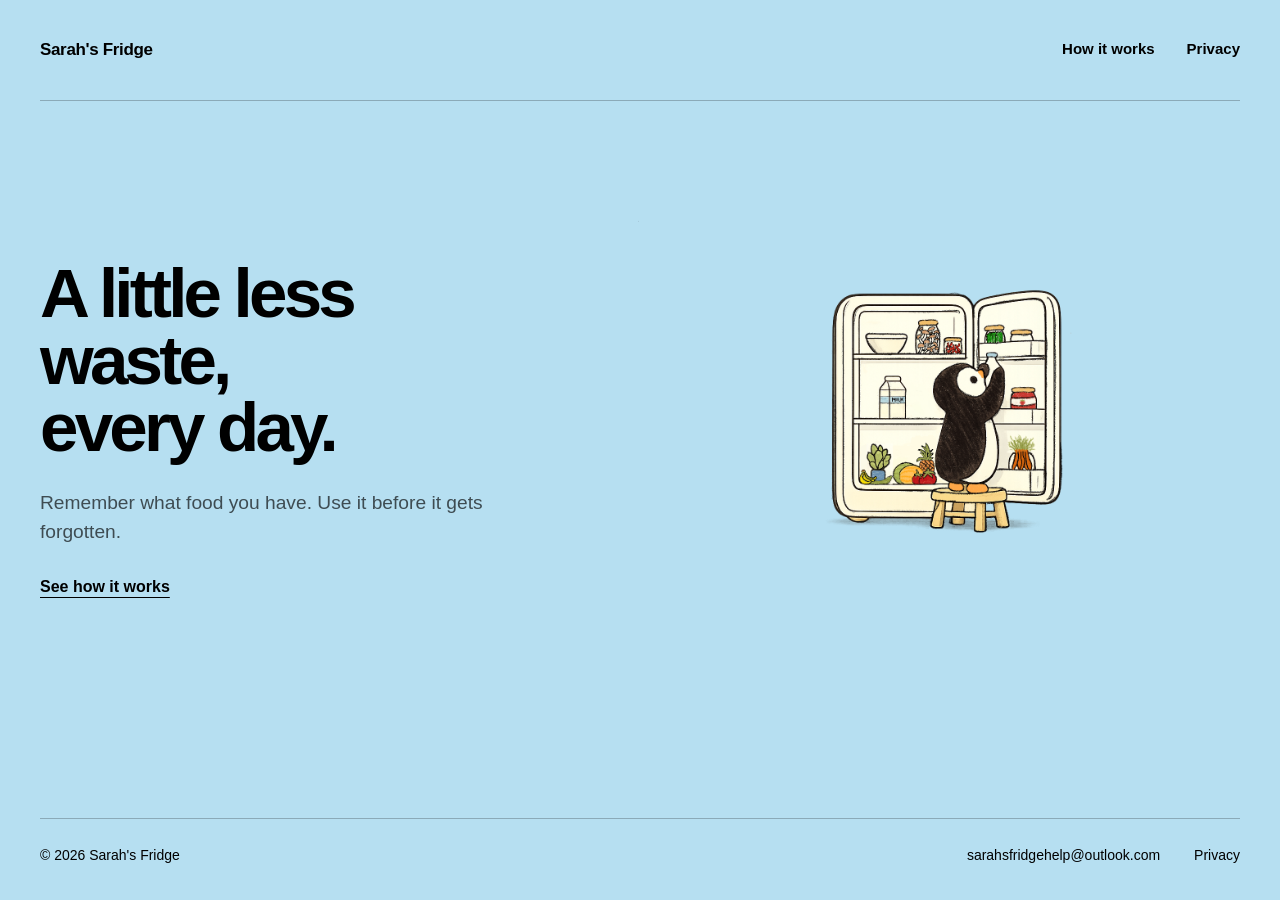
==== commit 13f5e0da: "rework images." ====
--- a/index.html
+++ b/index.html
@@ -60,7 +60,7 @@
 
             <div class="hero-image">
 
-                <img src="images/penguin-fridge-v2.png"
+                <img src="images/penguin-fridge-v3.png"
                      alt="A penguin organising food in an open fridge">
 
             </div>
